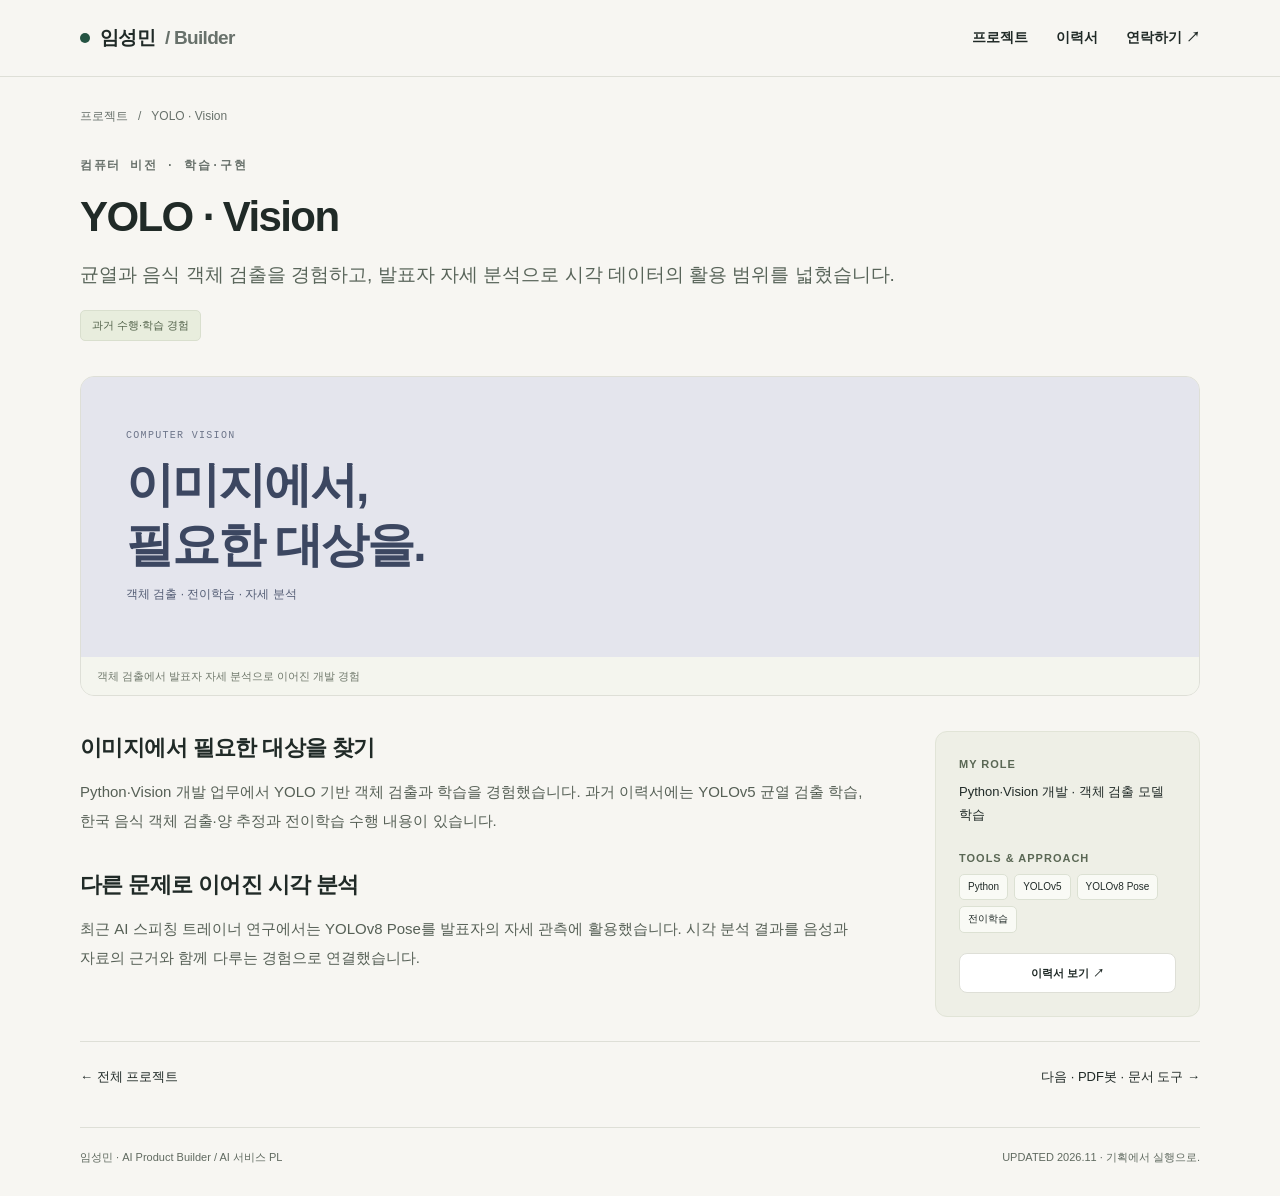
==== projects/vision.html @ f38ce00c "Publish visual AI portfolio and resume" ====
<!doctype html><html lang="ko"><head><meta charset="utf-8"><meta name="viewport" content="width=device-width,initial-scale=1"><meta name="description" content="임성민의 AI 연구, 서비스 구현, 기획·개발 포트폴리오"><meta name="theme-color" content="#245342"><title>YOLO · Vision · 임성민</title><link rel="stylesheet" href="../assets/style.css"></head><body><a class="skip" href="#main">본문 바로가기</a><header class="top"><div class="wrap top-inner"><a class="logo" href="../index.html"><span class="dot"></span>임성민<span class="muted"> / Builder</span></a><nav class="nav" aria-label="주 메뉴"><a href="../index.html#work">프로젝트</a><a href="../resume.html">이력서</a><a class="nav-contact" href="mailto:smlim1220@gmail.com">연락하기 ↗</a></nav></div></header><main id="main" class="wrap"><div class="breadcrumbs"><a href="../index.html#work">프로젝트</a><span>/</span><span>YOLO · Vision</span></div><header class="project-hero"><div class="eyebrow">컴퓨터 비전 · 학습·구현</div><h1>YOLO · Vision</h1><p>균열과 음식 객체 검출을 경험하고, 발표자 자세 분석으로 시각 데이터의 활용 범위를 넓혔습니다.</p><span class="status">과거 수행·학습 경험</span></header><figure class="detail-cover"><div class="cover-graphic vision"><div class="small">COMPUTER VISION</div><div class="big">이미지에서,<br>필요한 대상을.</div><div class="sub">객체 검출 · 전이학습 · 자세 분석</div></div><figcaption>객체 검출에서 발표자 자세 분석으로 이어진 개발 경험</figcaption></figure><div class="detail-layout"><article class="story"><section><h2>이미지에서 필요한 대상을 찾기</h2><p>Python·Vision 개발 업무에서 YOLO 기반 객체 검출과 학습을 경험했습니다. 과거 이력서에는 YOLOv5 균열 검출 학습, 한국 음식 객체 검출·양 추정과 전이학습 수행 내용이 있습니다.</p></section><section><h2>다른 문제로 이어진 시각 분석</h2><p>최근 AI 스피칭 트레이너 연구에서는 YOLOv8 Pose를 발표자의 자세 관측에 활용했습니다. 시각 분석 결과를 음성과 자료의 근거와 함께 다루는 경험으로 연결했습니다.</p></section></article><aside class="meta-panel"><h2>MY ROLE</h2><p>Python·Vision 개발 · 객체 검출 모델 학습</p><h2>TOOLS & APPROACH</h2><div class="tags"><span class="tag">Python</span><span class="tag">YOLOv5</span><span class="tag">YOLOv8 Pose</span><span class="tag">전이학습</span></div><a class="button" href="../resume.html">이력서 보기 ↗</a></aside></div><nav class="next-project" aria-label="다른 프로젝트"><a href="../index.html#work">← 전체 프로젝트</a><a href="pdf-tools.html">다음 · PDF봇 · 문서 도구 →</a></nav></main><footer class="wrap footer"><span>임성민 · AI Product Builder / AI 서비스 PL</span><span>UPDATED 2026.11 · 기획에서 실행으로.</span></footer><script src="../assets/app.js" defer></script></body></html>
---- assets/style.css ----
@charset "UTF-8";
:root{--ink:#202a27;--muted:#68716b;--paper:#f7f6f2;--line:#dedfd7;--green:#245342;--lime:#dce990;--white:#fff;--radius:18px}
*{box-sizing:border-box}html{scroll-behavior:smooth;scroll-padding-top:92px}body{margin:0;color:var(--ink);background:var(--paper);font-family:Pretendard,"Noto Sans KR",-apple-system,BlinkMacSystemFont,"Segoe UI",sans-serif;line-height:1.65;word-break:keep-all;overflow-wrap:break-word}a{color:inherit;text-decoration:none}a:hover{color:var(--green)}button{font:inherit;cursor:pointer}a:focus-visible,button:focus-visible{outline:3px solid #71952f;outline-offset:5px}.wrap{width:min(1120px,calc(100% - 64px));margin:auto}.top{position:sticky;top:0;background:rgba(247,246,242,.97);border-bottom:1px solid var(--line);z-index:5}.top-inner{display:flex;align-items:center;justify-content:space-between;min-height:76px;gap:28px}.logo{font-size:19px;font-weight:800;letter-spacing:-.7px;display:flex;align-items:center;gap:10px}.dot{width:10px;height:10px;border-radius:50%;background:var(--green)}.nav{display:flex;gap:28px;font-size:14px;font-weight:600}.nav a:hover{text-decoration:underline;text-underline-offset:6px}.eyebrow{font-family:ui-monospace,SFMono-Regular,Consolas,monospace;font-size:12px;letter-spacing:1.7px;font-weight:600;color:var(--muted)}.hero{display:grid;grid-template-columns:1fr 190px;gap:54px;align-items:center;padding:64px 0 55px}.hero h1{font-size:clamp(32px,4.1vw,48px);line-height:1.26;letter-spacing:-2px;margin:18px 0 20px;font-weight:800}.hero h1 span{display:block}.hero h1 span:last-child{color:var(--green)}.hero .intro{max-width:650px;font-size:17px;line-height:1.85;margin:0;color:#525b55}.hero .intro b{color:var(--ink)}.hero-actions{display:flex;gap:12px;margin-top:28px;flex-wrap:wrap}.button{display:inline-flex;align-items:center;gap:12px;border:1px solid var(--line);border-radius:8px;padding:10px 17px;font-size:13px;font-weight:700;background:transparent}.button.primary{background:var(--green);border-color:var(--green);color:#fff}.button:hover{transform:translateY(-1px)}.portrait{margin:0;transform:rotate(2deg);background:#eeede5;padding:10px 10px 9px;border:1px solid #d9dace;box-shadow:8px 10px 0 #e4e9d7}.portrait img{display:block;width:100%;height:210px;object-fit:cover;object-position:center 25%;filter:grayscale(12%)}.portrait figcaption{font-size:11px;letter-spacing:1px;text-align:center;margin:8px 0 0;font-family:ui-monospace,monospace}.chapter{border-top:1px solid var(--line);padding:34px 0 42px}.section-heading{display:flex;justify-content:space-between;align-items:end;gap:20px;margin-bottom:24px}.section-heading h2{font-size:25px;letter-spacing:-1px;line-height:1.4;margin:6px 0 0}.section-heading p{font-size:13px;color:var(--muted);margin:0}.filters{display:flex;gap:8px;flex-wrap:wrap;margin-bottom:26px}.filter{border:1px solid var(--line);border-radius:30px;background:transparent;color:var(--muted);font-size:12px;padding:7px 15px}.filter[aria-pressed=true]{background:var(--ink);color:#fff;border-color:var(--ink)}.grid{display:grid;grid-template-columns:repeat(3,minmax(0,1fr));gap:20px}.card{border:1px solid var(--line);background:#fff;border-radius:var(--radius);overflow:hidden;transition:transform .18s,border-color .18s;min-width:0}.card:hover{transform:translateY(-4px);border-color:#aab49c}.card.featured{grid-column:span 2}.cover{height:205px;background:#e9ede4;display:flex;align-items:center;justify-content:center;overflow:hidden;border-bottom:1px solid #e4e6df}.cover img{width:100%;height:100%;object-fit:cover;display:block}.card.jinsling .cover img{object-fit:contain;padding:12px;background:#eff2e9}.card.vision .cover img{object-fit:contain;background:#f0ede5;padding:12px}.card.pdf-tools .cover img{object-fit:contain;background:#eef1ec;padding:14px}.card-body{padding:20px 21px 18px}.card-meta{font-size:10px;letter-spacing:.4px;font-weight:600;color:var(--muted);display:flex;gap:8px;justify-content:space-between;align-items:center}.card h3{margin:8px 0;font-size:22px;letter-spacing:-.8px;line-height:1.35;display:flex;align-items:center;justify-content:space-between;gap:8px}.card p{font-size:13px;color:#59625d;margin:0;min-height:43px;line-height:1.7}.card-role{font-size:10px;color:#5e6b60;margin-top:14px;padding-top:11px;border-top:1px solid #ededE6}.arrow{font-size:20px;font-weight:400;color:var(--green)}.cover-graphic{width:100%;height:100%;padding:26px;display:flex;flex-direction:column;justify-content:center;position:relative}.cover-graphic .small{font-size:10px;letter-spacing:1.3px;font-family:ui-monospace,monospace;opacity:.7}.cover-graphic .big{font-size:37px;font-weight:800;letter-spacing:-2px;line-height:1.25;margin:10px 0}.cover-graphic .sub{font-size:12px;opacity:.85}.cover-graphic.speech-ai{background:#223d32;color:#f5f9ed}.speech-flow{display:flex;gap:7px;margin-top:17px;align-items:center;flex-wrap:wrap}.speech-flow span{border:1px solid #667b69;border-radius:6px;padding:6px 10px;font-size:11px}.speech-flow i{font-style:normal;color:#dce990}.cover-graphic.oseongsun{background:#e5ebda;color:#2c4533}.cover-graphic.process-ml{background:#ecebdf;color:#2f493b}.cover-graphic.process-ml .big{font-size:55px;font-family:ui-monospace,monospace;letter-spacing:-4px}.cover-graphic.data-tool{background:#e2e8ec;color:#334c5b}.data-chips{display:flex;gap:6px;margin-top:12px;flex-wrap:wrap}.data-chips span{background:#ffffffa0;border:1px solid #c4d1d4;font-size:11px;border-radius:5px;padding:5px 9px}.cover-graphic.meeting-summary{background:#eee2d4;color:#6c4a33}.about-row{display:grid;grid-template-columns:1fr 1fr;gap:48px;align-items:start;padding:24px 0}.about-row h2{font-size:27px;line-height:1.5;letter-spacing:-1px;margin:9px 0 0}.about-row p{font-size:14px;color:#5d675e;margin:0 0 12px}.contact{background:var(--green);color:#f6faee;padding:28px 34px;border-radius:12px;display:flex;align-items:center;justify-content:space-between;gap:24px;margin:22px 0 45px}.contact p{margin:0;font-size:13px;color:#d8e2ce}.contact a{color:#fff;font-size:18px;text-decoration:underline;text-underline-offset:5px}.footer{padding:20px 0 30px;border-top:1px solid var(--line);color:#606a60;font-size:11px;display:flex;justify-content:space-between;gap:20px}.breadcrumbs{display:flex;gap:10px;padding:30px 0 0;font-size:12px;color:var(--muted)}.project-hero{padding:30px 0 35px;max-width:850px}.project-hero h1{font-size:42px;line-height:1.3;letter-spacing:-1.6px;margin:13px 0 14px}.project-hero>p{font-size:19px;line-height:1.8;color:#59655a;margin:0}.status{display:inline-block;font-size:11px;background:#e8eddd;border:1px solid #d9dfce;color:#53634b;padding:5px 11px;border-radius:5px;margin-top:18px}.detail-cover{border-radius:14px;overflow:hidden;border:1px solid var(--line);max-width:100%;margin:0 0 35px;background:#edf0e7}.detail-cover>img{display:block;width:100%;max-height:480px;object-fit:contain;background:#e9ece3}.detail-cover .cover-graphic{min-height:280px;padding:38px 45px}.detail-cover .cover-graphic .big{font-size:48px}.detail-cover figcaption{font-size:11px;color:#70796c;background:#f4f5ee;padding:10px 16px}.detail-layout{display:grid;grid-template-columns:minmax(0,1fr) 265px;gap:55px;align-items:start}.story{padding:0 0 35px}.story section{margin:0 0 33px}.story h2{font-size:22px;line-height:1.5;letter-spacing:-.6px;margin:0 0 13px}.story p{font-size:15px;line-height:1.95;color:#566056;margin:0 0 14px}.meta-panel{background:#eeefe6;border:1px solid #e1e4d7;border-radius:12px;padding:23px}.meta-panel h2{font-size:11px;letter-spacing:1px;color:#5a6754;text-transform:uppercase;margin:0 0 7px}.meta-panel p{font-size:13px;margin:0 0 22px;line-height:1.8}.tags{display:flex;gap:6px;flex-wrap:wrap;margin:0 0 20px}.tag{font-size:10px;background:#f9faf5;border:1px solid #dce1d3;border-radius:5px;padding:4px 8px}.meta-panel .button{background:#fff;font-size:11px;display:flex;justify-content:center;margin-top:8px}.next-project{padding:24px 0 40px;border-top:1px solid var(--line);display:flex;justify-content:space-between;gap:20px;font-size:13px}.resume-header{padding:48px 0 26px;border-bottom:1px solid var(--line);display:flex;justify-content:space-between;align-items:start;gap:20px}.resume-header h1{font-size:38px;letter-spacing:-1px;margin:4px 0 10px}.resume-header p{font-size:16px;margin:0;color:var(--muted)}.resume-intro{max-width:800px;font-size:16px;line-height:1.95;margin:28px 0 35px;color:#566056}.resume-grid{display:grid;grid-template-columns:1fr 1fr;gap:32px 50px}.resume-section{padding:8px 0 20px}.resume-section>h2{font-size:21px;border-bottom:1px solid var(--line);padding-bottom:12px;margin:0 0 20px}.resume-item{margin-bottom:22px}.resume-item h3{font-size:15px;margin:0 0 6px}.resume-item p{font-size:13px;color:#687065;margin:0;line-height:1.85}.resume-projects{display:grid;grid-template-columns:1fr 1fr;gap:20px 40px}.resume-projects a{display:block}.resume-projects a:hover h3{text-decoration:underline}.muted{color:var(--muted)}[hidden]{display:none!important}.skip{position:absolute;left:-9999px}.skip:focus{left:10px;top:10px;background:#fff;padding:10px;z-index:10}
@media(max-width:850px){.wrap{width:calc(100% - 44px)}.hero{grid-template-columns:1fr 150px;gap:25px;padding:45px 0}.portrait img{height:180px}.grid{grid-template-columns:repeat(2,minmax(0,1fr))}.card.featured{grid-column:span 1}.hero h1{font-size:35px}.detail-layout{grid-template-columns:minmax(0,1fr) 220px;gap:30px}.cover-graphic .big{font-size:31px}.speech-flow span{padding:4px 6px}.speech-flow{gap:4px}.contact{padding:26px}.contact a{font-size:16px}}
@media(max-width:580px){.wrap{width:calc(100% - 36px)}.top-inner{min-height:64px;gap:10px}.logo{font-size:17px}.nav{gap:17px;font-size:12px}.nav .nav-contact{display:none}.hero{grid-template-columns:1fr;gap:0;padding:35px 0}.hero .portrait{display:none}.hero h1{font-size:34px;letter-spacing:-1.5px}.hero .intro{font-size:14px}.hero-actions{margin-top:22px}.button{padding:9px 13px;font-size:12px}.grid{grid-template-columns:1fr;gap:18px}.cover{height:202px}.card-body{padding:18px 20px}.card p{min-height:0}.section-heading{align-items:start;flex-direction:column;gap:7px}.section-heading h2{font-size:23px}.chapter{padding:27px 0}.filters{gap:6px;margin-bottom:20px}.filter{padding:6px 11px;font-size:11px}.about-row{grid-template-columns:1fr;gap:18px;padding:14px 0}.about-row h2{font-size:25px}.contact{align-items:start;flex-direction:column;gap:12px;padding:24px;margin-bottom:28px}.contact a{font-size:17px}.footer{font-size:10px;flex-wrap:wrap;gap:7px}.project-hero{padding-top:24px}.project-hero h1{font-size:32px}.project-hero>p{font-size:16px}.detail-layout{grid-template-columns:1fr;gap:0}.meta-panel{margin-bottom:30px;order:-1}.meta-panel p{margin-bottom:15px}.detail-cover{margin-bottom:24px}.detail-cover .cover-graphic{min-height:225px;padding:25px}.detail-cover .cover-graphic .big{font-size:37px}.story h2{font-size:21px}.story p{font-size:14px}.resume-grid,.resume-projects{grid-template-columns:1fr;gap:0}.resume-header{padding-top:30px;flex-direction:column}.resume-header h1{font-size:32px}.resume-intro{font-size:14px}.next-project{font-size:12px}.eyebrow{font-size:10px}}
@media(prefers-reduced-motion:reduce){html{scroll-behavior:auto}*{transition:none!important}}@media print{.top,.hero-actions,.filters,.contact,.next-project,.footer,.no-print{display:none!important}.wrap{width:100%}body{background:#fff;font-size:11pt}.hero{padding:0 0 20px}.grid{grid-template-columns:1fr 1fr}.card{break-inside:avoid}.resume-grid{display:block}.resume-section{break-inside:avoid}.resume-header{padding-top:0}.resume-projects{grid-template-columns:1fr 1fr}.resume-item{break-inside:avoid}a{text-decoration:none}.detail-layout{display:block}.meta-panel{break-inside:avoid}.story section{break-inside:avoid}}

.monogram{height:210px;display:flex;flex-direction:column;align-items:center;justify-content:center;background:#dfe6d4;color:#245342;font-size:42px;font-weight:800;letter-spacing:-2px;line-height:1.3}.monogram span{font-size:50px}

.cover-graphic.vision{background:#e4e5ed;color:#3c4761}
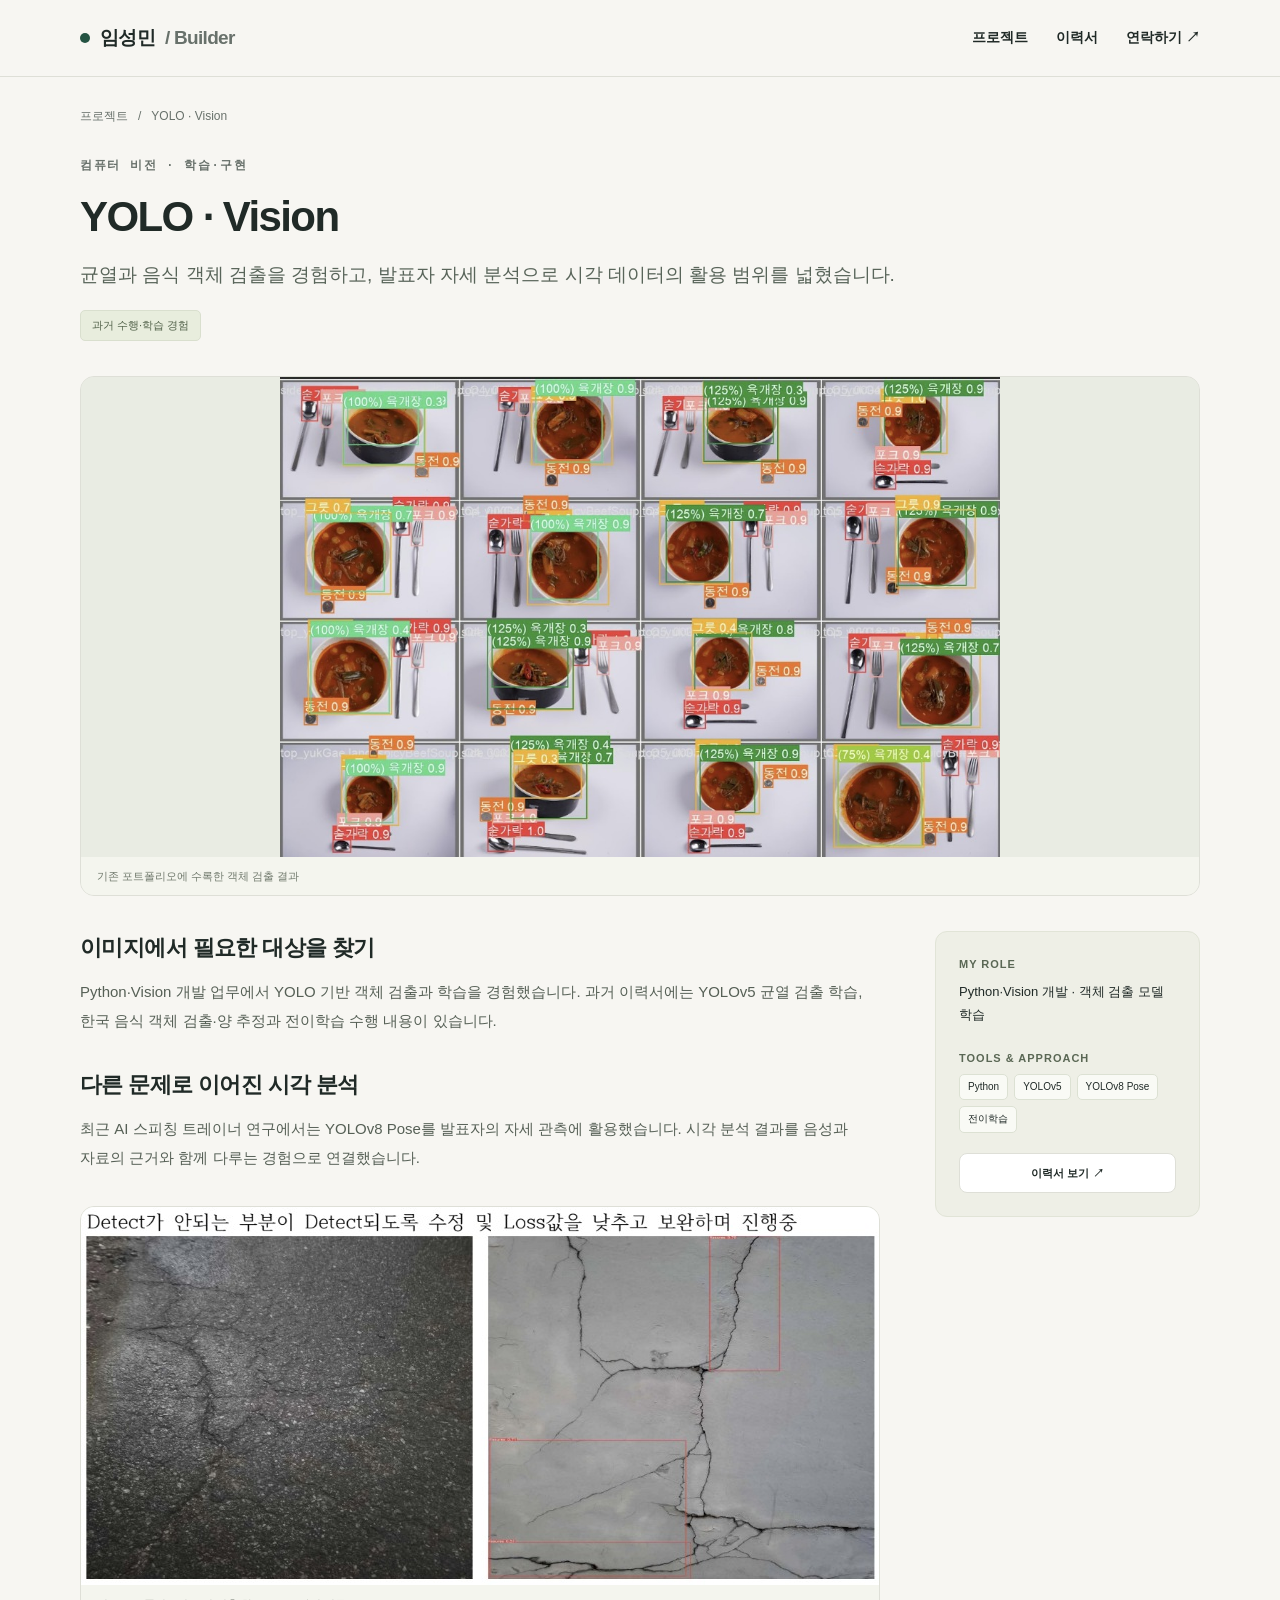
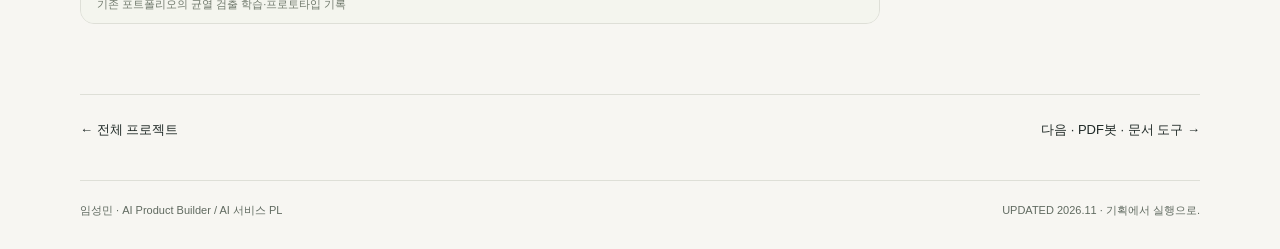
==== commit 6ed09a7e: "Add approved profile and Vision project images" ====
--- a/projects/vision.html
+++ b/projects/vision.html
@@ -1 +1 @@
-<!doctype html><html lang="ko"><head><meta charset="utf-8"><meta name="viewport" content="width=device-width,initial-scale=1"><meta name="description" content="임성민의 AI 연구, 서비스 구현, 기획·개발 포트폴리오"><meta name="theme-color" content="#245342"><title>YOLO · Vision · 임성민</title><link rel="stylesheet" href="../assets/style.css"></head><body><a class="skip" href="#main">본문 바로가기</a><header class="top"><div class="wrap top-inner"><a class="logo" href="../index.html"><span class="dot"></span>임성민<span class="muted"> / Builder</span></a><nav class="nav" aria-label="주 메뉴"><a href="../index.html#work">프로젝트</a><a href="../resume.html">이력서</a><a class="nav-contact" href="mailto:smlim1220@gmail.com">연락하기 ↗</a></nav></div></header><main id="main" class="wrap"><div class="breadcrumbs"><a href="../index.html#work">프로젝트</a><span>/</span><span>YOLO · Vision</span></div><header class="project-hero"><div class="eyebrow">컴퓨터 비전 · 학습·구현</div><h1>YOLO · Vision</h1><p>균열과 음식 객체 검출을 경험하고, 발표자 자세 분석으로 시각 데이터의 활용 범위를 넓혔습니다.</p><span class="status">과거 수행·학습 경험</span></header><figure class="detail-cover"><div class="cover-graphic vision"><div class="small">COMPUTER VISION</div><div class="big">이미지에서,<br>필요한 대상을.</div><div class="sub">객체 검출 · 전이학습 · 자세 분석</div></div><figcaption>객체 검출에서 발표자 자세 분석으로 이어진 개발 경험</figcaption></figure><div class="detail-layout"><article class="story"><section><h2>이미지에서 필요한 대상을 찾기</h2><p>Python·Vision 개발 업무에서 YOLO 기반 객체 검출과 학습을 경험했습니다. 과거 이력서에는 YOLOv5 균열 검출 학습, 한국 음식 객체 검출·양 추정과 전이학습 수행 내용이 있습니다.</p></section><section><h2>다른 문제로 이어진 시각 분석</h2><p>최근 AI 스피칭 트레이너 연구에서는 YOLOv8 Pose를 발표자의 자세 관측에 활용했습니다. 시각 분석 결과를 음성과 자료의 근거와 함께 다루는 경험으로 연결했습니다.</p></section></article><aside class="meta-panel"><h2>MY ROLE</h2><p>Python·Vision 개발 · 객체 검출 모델 학습</p><h2>TOOLS & APPROACH</h2><div class="tags"><span class="tag">Python</span><span class="tag">YOLOv5</span><span class="tag">YOLOv8 Pose</span><span class="tag">전이학습</span></div><a class="button" href="../resume.html">이력서 보기 ↗</a></aside></div><nav class="next-project" aria-label="다른 프로젝트"><a href="../index.html#work">← 전체 프로젝트</a><a href="pdf-tools.html">다음 · PDF봇 · 문서 도구 →</a></nav></main><footer class="wrap footer"><span>임성민 · AI Product Builder / AI 서비스 PL</span><span>UPDATED 2026.11 · 기획에서 실행으로.</span></footer><script src="../assets/app.js" defer></script></body></html>+<!doctype html><html lang="ko"><head><meta charset="utf-8"><meta name="viewport" content="width=device-width,initial-scale=1"><meta name="description" content="임성민의 AI 연구, 서비스 구현, 기획·개발 포트폴리오"><meta name="theme-color" content="#245342"><title>YOLO · Vision · 임성민</title><link rel="stylesheet" href="../assets/style.css"></head><body><a class="skip" href="#main">본문 바로가기</a><header class="top"><div class="wrap top-inner"><a class="logo" href="../index.html"><span class="dot"></span>임성민<span class="muted"> / Builder</span></a><nav class="nav" aria-label="주 메뉴"><a href="../index.html#work">프로젝트</a><a href="../resume.html">이력서</a><a class="nav-contact" href="mailto:smlim1220@gmail.com">연락하기 ↗</a></nav></div></header><main id="main" class="wrap"><div class="breadcrumbs"><a href="../index.html#work">프로젝트</a><span>/</span><span>YOLO · Vision</span></div><header class="project-hero"><div class="eyebrow">컴퓨터 비전 · 학습·구현</div><h1>YOLO · Vision</h1><p>균열과 음식 객체 검출을 경험하고, 발표자 자세 분석으로 시각 데이터의 활용 범위를 넓혔습니다.</p><span class="status">과거 수행·학습 경험</span></header><figure class="detail-cover"><img src="../assets/vision.jpg" alt="한국 음식 객체 검출 결과" loading="lazy" width="1200" height="675"><figcaption>기존 포트폴리오에 수록한 객체 검출 결과</figcaption></figure><div class="detail-layout"><article class="story"><section><h2>이미지에서 필요한 대상을 찾기</h2><p>Python·Vision 개발 업무에서 YOLO 기반 객체 검출과 학습을 경험했습니다. 과거 이력서에는 YOLOv5 균열 검출 학습, 한국 음식 객체 검출·양 추정과 전이학습 수행 내용이 있습니다.</p></section><section><h2>다른 문제로 이어진 시각 분석</h2><p>최근 AI 스피칭 트레이너 연구에서는 YOLOv8 Pose를 발표자의 자세 관측에 활용했습니다. 시각 분석 결과를 음성과 자료의 근거와 함께 다루는 경험으로 연결했습니다.</p></section><figure class="detail-cover"><img src="../assets/vision-crack.jpg" alt="YOLO 균열 검출 프로토타입 결과" loading="lazy"><figcaption>기존 포트폴리오의 균열 검출 학습·프로토타입 기록</figcaption></figure></article><aside class="meta-panel"><h2>MY ROLE</h2><p>Python·Vision 개발 · 객체 검출 모델 학습</p><h2>TOOLS & APPROACH</h2><div class="tags"><span class="tag">Python</span><span class="tag">YOLOv5</span><span class="tag">YOLOv8 Pose</span><span class="tag">전이학습</span></div><a class="button" href="../resume.html">이력서 보기 ↗</a></aside></div><nav class="next-project" aria-label="다른 프로젝트"><a href="../index.html#work">← 전체 프로젝트</a><a href="pdf-tools.html">다음 · PDF봇 · 문서 도구 →</a></nav></main><footer class="wrap footer"><span>임성민 · AI Product Builder / AI 서비스 PL</span><span>UPDATED 2026.11 · 기획에서 실행으로.</span></footer><script src="../assets/app.js" defer></script></body></html>
